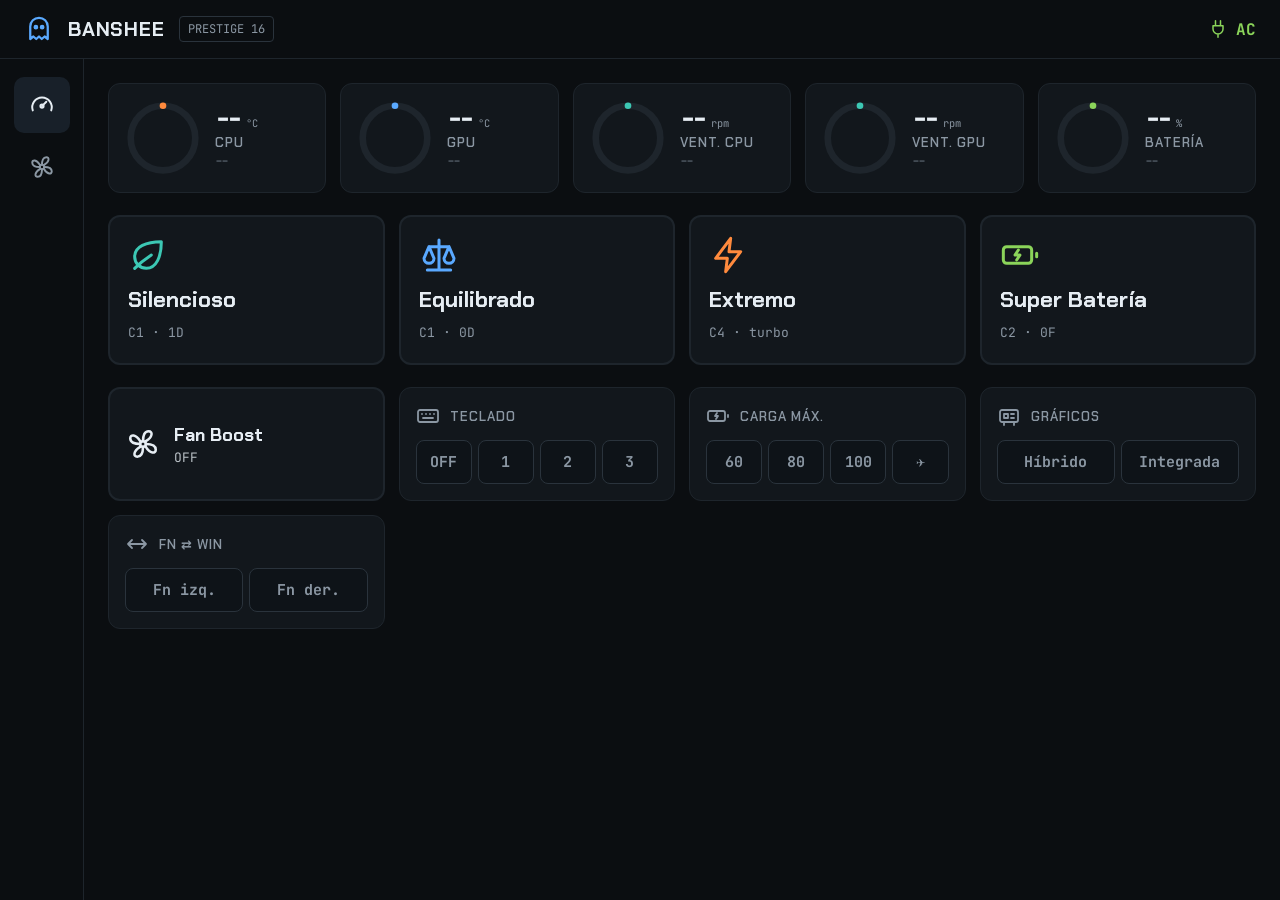
==== ui/index.html @ 6895621a "Banshee: control panel for the MSI Prestige 16 AI Studio B1VFG on Linux Tauri 2 + Rust single binary" ====
<!doctype html>
<html lang="es">
<head>
<meta charset="utf-8">
<meta name="viewport" content="width=device-width, initial-scale=1">
<title>Banshee</title>
<link rel="stylesheet" href="app.css">
</head>
<body>
<div class="app">

  <header class="top">
    <svg class="logo" id="logo" width="30" height="30" viewBox="0 0 24 24" aria-hidden="true"><path d="M5 20V10a7 7 0 0 1 14 0v10l-2.5-2-2.3 2-2.2-2-2.2 2-2.3-2z"/><circle cx="9.5" cy="10.5" r="1"/><circle cx="14.5" cy="10.5" r="1"/></svg>
    <span class="brand">BANSHEE</span>
    <span class="chip" id="fw">PRESTIGE 16</span>
    <span class="grow"></span>
    <span class="power" id="power" aria-live="polite">
      <svg width="20" height="20" viewBox="0 0 24 24" aria-hidden="true"><path d="M9 2v6M15 2v6M6 8h12v4a6 6 0 0 1-12 0zM12 18v4"/></svg>
      <span id="powerLabel">AC</span>
    </span>
  </header>

  <div class="banner" id="banner" hidden>
    <svg width="22" height="22" viewBox="0 0 24 24" aria-hidden="true"><rect x="5" y="11" width="14" height="10" rx="2"/><path d="M8 11V7a4 4 0 0 1 8 0v4"/></svg>
    <span id="bannerText">Solo lectura</span>
    <span class="grow"></span>
    <button type="button" class="btn" id="setupBtn">Activar control</button>
  </div>

  <div class="body">
  <nav class="rail" aria-label="Secciones">
    <button type="button" class="on" data-view="home" aria-label="Inicio"><svg width="26" height="26" viewBox="0 0 24 24" aria-hidden="true"><path d="M12 13l4-4M3.5 17a9 9 0 1 1 17 0"/><circle cx="12" cy="13" r="1.5"/></svg></button>
    <button type="button" data-view="fans" aria-label="Ventiladores"><svg width="26" height="26" viewBox="0 0 24 24" aria-hidden="true"><circle cx="12" cy="12" r="2"/><path d="M12 10c0-4 1-7 4-7s3 4-2 7M14 12c4 0 7 1 7 4s-4 3-7-2M12 14c0 4-1 7-4 7s-3-4 2-7M10 12c-4 0-7-1-7-4s4-3 7 2"/></svg></button>
  </nav>

  <main class="main" id="view-home">
    <section class="gauges" aria-label="Estado">
      <div class="gauge" data-g="cpu"><svg viewBox="0 0 80 80" aria-hidden="true"><circle class="track" cx="40" cy="40" r="34"/><circle class="arc" cx="40" cy="40" r="34" style="stroke:var(--orange)"/></svg>
        <div class="gv"><div><span class="num">--</span><span class="unit">°C</span></div><span class="lbl">CPU</span><span class="sub">--</span></div></div>
      <div class="gauge" data-g="gpu"><svg viewBox="0 0 80 80" aria-hidden="true"><circle class="track" cx="40" cy="40" r="34"/><circle class="arc" cx="40" cy="40" r="34" style="stroke:var(--blue)"/></svg>
        <div class="gv"><div><span class="num">--</span><span class="unit">°C</span></div><span class="lbl">GPU</span><span class="sub">--</span></div></div>
      <div class="gauge" data-g="fcpu"><svg viewBox="0 0 80 80" aria-hidden="true"><circle class="track" cx="40" cy="40" r="34"/><circle class="arc" cx="40" cy="40" r="34" style="stroke:var(--teal)"/></svg>
        <div class="gv"><div><span class="num">--</span><span class="unit">rpm</span></div><span class="lbl">VENT. CPU</span><span class="sub">--</span></div></div>
      <div class="gauge" data-g="fgpu"><svg viewBox="0 0 80 80" aria-hidden="true"><circle class="track" cx="40" cy="40" r="34"/><circle class="arc" cx="40" cy="40" r="34" style="stroke:var(--teal)"/></svg>
        <div class="gv"><div><span class="num">--</span><span class="unit">rpm</span></div><span class="lbl">VENT. GPU</span><span class="sub">--</span></div></div>
      <div class="gauge" data-g="bat"><svg viewBox="0 0 80 80" aria-hidden="true"><circle class="track" cx="40" cy="40" r="34"/><circle class="arc" cx="40" cy="40" r="34" style="stroke:var(--green)"/></svg>
        <div class="gv"><div><span class="num">--</span><span class="unit">%</span></div><span class="lbl">BATERÍA</span><span class="sub">--</span></div></div>
    </section>

    <section class="profiles" id="profiles" aria-label="Perfil">
      <button type="button" class="profile" data-p="silent" style="--c:var(--teal)">
        <svg width="40" height="40" viewBox="0 0 24 24" aria-hidden="true"><path d="M11 20A7 7 0 0 1 4 13c0-6 7-9 16-9 0 9-3 16-9 16zM4 20c4-4 7-6 10-8"/></svg>
        <span class="pname">Silencioso</span><span class="pmeta">C1 · 1D</span></button>
      <button type="button" class="profile" data-p="balanced" style="--c:var(--blue)">
        <svg width="40" height="40" viewBox="0 0 24 24" aria-hidden="true"><path d="M12 3v18M5 21h14M6 7h12M6 7l-3 7a3 3 0 0 0 6 0zM18 7l-3 7a3 3 0 0 0 6 0z"/></svg>
        <span class="pname">Equilibrado</span><span class="pmeta">C1 · 0D</span></button>
      <button type="button" class="profile" data-p="extreme" style="--c:var(--orange)">
        <svg width="40" height="40" viewBox="0 0 24 24" aria-hidden="true"><path d="M13 2L4 14h7l-1 8 9-12h-7z"/></svg>
        <span class="pname">Extremo</span><span class="pmeta">C4 · turbo</span></button>
      <button type="button" class="profile" data-p="superbatt" style="--c:var(--green)">
        <svg width="40" height="40" viewBox="0 0 24 24" aria-hidden="true"><rect x="2" y="7" width="17" height="10" rx="2"/><path d="M22 11v2M11 9l-2 3h3l-2 3"/></svg>
        <span class="pname">Super Batería</span><span class="pmeta">C2 · 0F</span></button>
    </section>

    <section class="controls" aria-label="Controles">
      <button type="button" class="boost" id="boost" aria-pressed="false">
        <svg width="34" height="34" viewBox="0 0 24 24" aria-hidden="true"><circle cx="12" cy="12" r="2"/><path d="M12 10c0-4 1-7 4-7s3 4-2 7M14 12c4 0 7 1 7 4s-4 3-7-2M12 14c0 4-1 7-4 7s-3-4 2-7M10 12c-4 0-7-1-7-4s4-3 7 2"/></svg>
        <span class="bt"><span class="bname">Fan Boost</span><span class="bsub" id="boostSub">OFF</span></span>
      </button>

      <div class="card">
        <div class="ch"><svg width="24" height="24" viewBox="0 0 24 24" aria-hidden="true"><rect x="2" y="6" width="20" height="12" rx="2"/><path d="M6 10h.01M10 10h.01M14 10h.01M18 10h.01M7 14h10"/></svg><span>TECLADO</span></div>
        <div class="seg four" id="kbd">
          <button type="button" data-v="0" aria-label="Apagado">OFF</button><button type="button" data-v="1" aria-label="Nivel 1">1</button><button type="button" data-v="2" aria-label="Nivel 2">2</button><button type="button" data-v="3" aria-label="Nivel 3">3</button>
        </div>
      </div>

      <div class="card">
        <div class="ch"><svg width="24" height="24" viewBox="0 0 24 24" aria-hidden="true"><rect x="2" y="7" width="17" height="10" rx="2"/><path d="M22 11v2M11 9l-2 3h3l-2 3"/></svg><span>CARGA MÁX.</span></div>
        <div class="seg four" id="charge">
          <button type="button" data-v="60" aria-label="Límite 60 %">60</button><button type="button" data-v="80" aria-label="Límite 80 %">80</button><button type="button" data-v="100" aria-label="Límite 100 %">100</button><button type="button" data-v="travel" aria-label="Modo viaje: 100 % durante 7 días">✈</button>
        </div>
      </div>

      <div class="card">
        <div class="ch"><svg width="24" height="24" viewBox="0 0 24 24" aria-hidden="true"><rect x="3" y="6" width="18" height="12" rx="2"/><path d="M7 18v3M17 18v3M7 10h4v4H7zM14 10h3M14 14h3"/></svg><span>GRÁFICOS</span><span class="tag" id="gfxTag" hidden>↻ REINICIAR</span></div>
        <div class="seg two" id="gfx">
          <button type="button" data-v="hybrid">Híbrido</button><button type="button" data-v="igpu">Integrada</button>
        </div>
      </div>

      <div class="card">
        <div class="ch"><svg width="24" height="24" viewBox="0 0 24 24" aria-hidden="true"><path d="M7 16l-4-4 4-4M17 8l4 4-4 4M3 12h18"/></svg><span>FN ⇄ WIN</span></div>
        <div class="seg two" id="fn">
          <button type="button" data-v="left">Fn izq.</button><button type="button" data-v="right">Fn der.</button>
        </div>
      </div>
    </section>
  </main>

  <main class="main fans" id="view-fans" hidden>
    <div class="frow">
      <button type="button" class="switch" id="fSwitch" role="switch" aria-checked="false"><span class="trk"><span class="knob"></span></span><span class="swl">Curva propia</span></button>
      <span class="mchip" id="fMode">AUTO</span>
      <span class="grow"></span>
      <button type="button" class="fbtn" id="fReset"><svg width="18" height="18" viewBox="0 0 24 24" aria-hidden="true"><path d="M3 12a9 9 0 1 0 3-6.7L3 8M3 3v5h5"/></svg>De fábrica</button>
      <button type="button" class="fbtn primary" id="fApply"><svg width="18" height="18" viewBox="0 0 24 24" aria-hidden="true" style="stroke-width:2.4"><path d="M5 12l5 5L20 7"/></svg><span id="fApplyL">Aplicar</span></button>
    </div>
    <div class="intents" id="intents"></div>
    <div class="charts">
      <section class="fcard" data-fan="cpu" aria-label="Curva CPU">
        <div class="fh"><span class="ft" style="color:var(--orange)">CPU</span><span class="grow"></span><span class="fnum">--</span><span class="frpm">--</span></div>
        <svg class="plot" viewBox="0 0 560 300" role="img" aria-label="Curva del ventilador CPU"><g></g></svg>
      </section>
      <section class="fcard" data-fan="gpu" aria-label="Curva GPU">
        <div class="fh"><span class="ft" style="color:var(--blue)">GPU</span><span class="grow"></span><span class="fnum">--</span><span class="frpm">--</span></div>
        <svg class="plot" viewBox="0 0 560 300" role="img" aria-label="Curva del ventilador GPU"><g></g></svg>
      </section>
    </div>
    <div class="assign" id="assign">
      <svg width="22" height="22" viewBox="0 0 24 24" aria-hidden="true" style="color:var(--muted)"><path d="M4 7h10M18 7h2M4 17h4M12 17h8"/><circle cx="16" cy="7" r="2"/><circle cx="10" cy="17" r="2"/></svg>
    </div>
  </main>
  </div>

  <div class="toast" id="toast" role="status" hidden></div>
</div>
<script src="app.js"></script>
<script src="fans.js"></script>
</body>
</html>
---- ui/app.css ----
@font-face { font-family: "Chakra Petch"; font-weight: 500; src: url(fonts/chakra-500.woff2) format("woff2"); }
@font-face { font-family: "Chakra Petch"; font-weight: 600; src: url(fonts/chakra-600.woff2) format("woff2"); }
@font-face { font-family: "Chakra Petch"; font-weight: 700; src: url(fonts/chakra-700.woff2) format("woff2"); }
@font-face { font-family: "JetBrains Mono"; font-weight: 100 800; src: url(fonts/jetbrains-mono.woff2) format("woff2"); }

:root {
  --bg: #0B0E11;
  --panel: #12171C;
  --panel2: #0E1318;
  --line: #1E252C;
  --line2: #2A333C;
  --text: #E6EDF3;
  --muted: #8B97A3;
  --dim: #6F7B87;
  --teal: #3CC8B4;
  --blue: #5AA9FF;
  --orange: #FF8A3D;
  --green: #8BD45A;
  --red: #FF7A7A;
  --accent: var(--blue);
  --mono: "JetBrains Mono", ui-monospace, monospace;
}

* { box-sizing: border-box; -webkit-user-select: none; user-select: none; -webkit-user-drag: none; }
body { cursor: default; }
html, body { margin: 0; height: 100%; background: var(--bg); color: var(--text); }
body { font-family: "Chakra Petch", system-ui, sans-serif; -webkit-font-smoothing: antialiased; user-select: none; }
button { font: inherit; color: inherit; cursor: pointer; }
button:disabled { cursor: not-allowed; opacity: 0.45; }
button:focus-visible { outline: 2px solid var(--accent); outline-offset: 2px; }
svg { fill: none; stroke: currentColor; stroke-width: 1.8; stroke-linecap: round; stroke-linejoin: round; }

.app { min-height: 100%; display: flex; flex-direction: column; }
.grow { flex: 1; }

.top { display: flex; align-items: center; gap: 14px; padding: 14px 24px; border-bottom: 1px solid var(--line); }
.logo { stroke: var(--accent); transition: stroke .3s; }
.brand { font-weight: 700; font-size: 20px; letter-spacing: .04em; }
.chip { font-family: var(--mono); font-size: 12px; color: var(--muted); border: 1px solid var(--line2); padding: 4px 8px; border-radius: 4px; }
.power { display: flex; align-items: center; gap: 8px; font-family: var(--mono); font-weight: 700; color: var(--green); }
.power.bat { color: var(--muted); }

.banner { display: flex; align-items: center; gap: 12px; margin: 16px 24px 0; padding: 12px 16px; border-radius: 10px; border: 1px solid #4A3A1E; background: #1A150D; color: #FFC36B; font-weight: 600; }
.banner.err { border-color: #5A2A2A; background: #1C1213; color: var(--red); }
.btn { height: 40px; padding: 0 18px; border-radius: 8px; border: 1px solid currentColor; background: transparent; font-weight: 700; }

.body { flex: 1; display: flex; min-height: 0; }
.rail { flex: 0 0 84px; display: flex; flex-direction: column; align-items: center; gap: 6px; padding: 18px 0; border-right: 1px solid var(--line); }
.rail button { width: 56px; height: 56px; display: flex; align-items: center; justify-content: center; border-radius: 10px; border: 0; background: transparent; color: var(--muted); }
.rail button.on { background: #182029; color: var(--text); }
.rail button:hover:not(.on) { color: var(--text); }
.main { flex: 1; min-width: 0; padding: 24px; display: flex; flex-direction: column; gap: 22px; }

.gauges { display: grid; grid-template-columns: repeat(auto-fit, minmax(190px, 1fr)); gap: 14px; }
.gauge { background: var(--panel); border: 1px solid var(--line); border-radius: 12px; padding: 16px; display: flex; align-items: center; gap: 14px; }
.gauge > svg { width: 76px; height: 76px; flex: 0 0 76px; }
.gauge .track { stroke: var(--line); stroke-width: 7; }
.gauge .arc { stroke-width: 7; stroke-dasharray: 0 213.6; transform: rotate(-90deg); transform-origin: 40px 40px; transition: stroke-dasharray .6s ease; }
[hidden] { display: none !important; }
.gv { flex: 1; display: flex; flex-direction: column; gap: 2px; min-width: 0; container-type: inline-size; }
.gv > div:first-child { white-space: nowrap; }
.gv .num { font-family: var(--mono); font-weight: 800; font-size: min(38px, 25cqi); line-height: 1; }
.gv .unit { font-family: var(--mono); font-size: min(16px, 11cqi); color: var(--muted); margin-left: 3px; }
.gv .lbl { font-size: 13px; font-weight: 600; letter-spacing: .08em; color: var(--muted); }
.gv .sub { font-family: var(--mono); font-size: 12px; color: var(--dim); white-space: nowrap; overflow: hidden; text-overflow: ellipsis; }
.gauge.sleep .num { color: var(--dim); }

.profiles { display: grid; grid-template-columns: repeat(auto-fit, minmax(200px, 1fr)); gap: 14px; }
.profile { display: flex; flex-direction: column; align-items: flex-start; gap: 10px; padding: 18px; min-height: 150px; border-radius: 12px; text-align: left; border: 2px solid var(--line); background: var(--panel); transition: border-color .2s, background .2s; }
.profile svg { color: var(--c); }
.profile .pname { font-size: 22px; font-weight: 700; }
.profile .pmeta { font-family: var(--mono); font-size: 13px; color: var(--muted); }
.profile:hover:not(:disabled) { border-color: var(--line2); }
.profile.on { border-color: var(--c); background: linear-gradient(180deg, color-mix(in srgb, var(--c) 15%, transparent), var(--panel) 70%); }

.controls { display: grid; grid-template-columns: repeat(auto-fit, minmax(220px, 1fr)); gap: 14px; }
.card { background: var(--panel); border: 1px solid var(--line); border-radius: 12px; padding: 16px; display: flex; flex-direction: column; gap: 12px; }
.ch { display: flex; align-items: center; gap: 10px; color: var(--muted); font-size: 13px; font-weight: 600; letter-spacing: .08em; }
.tag { margin-left: auto; font-family: var(--mono); font-size: 11px; color: #FFC36B; border: 1px solid #4A3A1E; padding: 2px 6px; border-radius: 4px; }
.seg { display: grid; gap: 6px; }
.seg.four { grid-template-columns: repeat(4, minmax(0, 1fr)); }
.seg.two { grid-template-columns: repeat(2, minmax(0, 1fr)); }
.seg button { height: 44px; border-radius: 8px; font-family: var(--mono); font-weight: 700; font-size: 15px; border: 1px solid var(--line2); background: var(--panel2); color: var(--muted); }
.seg button.on { border-color: var(--accent); background: color-mix(in srgb, var(--accent) 14%, transparent); color: var(--text); }
.seg button.pending { border-style: dashed; border-color: #FFC36B; color: var(--text); }

.boost { display: flex; align-items: center; gap: 14px; padding: 16px; min-height: 96px; border-radius: 12px; text-align: left; border: 2px solid var(--line); background: var(--panel); }
.boost .bt { display: flex; flex-direction: column; gap: 2px; }
.boost .bname { font-size: 18px; font-weight: 700; }
.boost .bsub { font-family: var(--mono); font-size: 13px; opacity: .8; }
.boost.on { border-color: var(--orange); background: var(--orange); color: #14100B; }

.toast { position: fixed; right: 20px; bottom: 20px; max-width: 420px; padding: 12px 16px; border-radius: 10px; background: #1C1213; border: 1px solid #5A2A2A; color: var(--red); font-family: var(--mono); font-size: 13px; }

/* ---------- fan curve ---------- */
.fans { gap: 16px; padding: 20px 24px; }
.frow { display: flex; align-items: center; gap: 16px; flex-wrap: wrap; }
.switch { display: flex; align-items: center; gap: 12px; border: 0; background: none; padding: 0; }
.switch .trk { position: relative; width: 52px; height: 30px; border-radius: 15px; background: var(--line2); transition: background .15s; }
.switch .knob { position: absolute; top: 3px; left: 3px; width: 24px; height: 24px; border-radius: 50%; background: #fff; transition: left .15s; }
.switch[aria-checked="true"] .trk { background: var(--accent); }
.switch[aria-checked="true"] .knob { left: 25px; }
.switch .swl { font-size: 20px; font-weight: 700; }
.mchip { font-family: var(--mono); font-size: 13px; font-weight: 700; padding: 5px 10px; border-radius: 6px; border: 1px solid var(--line2); color: var(--muted); }
.mchip.on { border-color: var(--accent); color: var(--accent); }
.fbtn { height: 42px; padding: 0 16px; border-radius: 10px; border: 1px solid var(--line2); background: var(--panel); display: flex; align-items: center; gap: 8px; font-weight: 700; color: var(--muted); }
.fbtn.primary { border: 2px solid var(--accent); background: var(--accent); color: #0B0E11; padding: 0 20px; }
.fbtn.primary.done { background: transparent; color: var(--accent); }
.intents { display: grid; grid-template-columns: repeat(4, minmax(0, 1fr)); gap: 12px; }
.intent { display: flex; align-items: center; gap: 12px; height: 58px; padding: 0 14px; border-radius: 10px; border: 1px solid var(--line); background: var(--panel); font-size: 17px; font-weight: 700; }
.intent svg { flex: 0 0 52px; color: var(--muted); stroke-width: 2.2; }
.intent.on { border: 2px solid var(--accent); background: color-mix(in srgb, var(--accent) 10%, transparent); color: var(--accent); }
.intent.on svg { color: var(--accent); }
.charts { display: grid; grid-template-columns: repeat(auto-fit, minmax(420px, 1fr)); gap: 16px; }
.fcard { background: var(--panel); border: 1px solid var(--line); border-radius: 12px; padding: 14px 14px 6px; display: flex; flex-direction: column; gap: 4px; }
.fh { display: flex; align-items: baseline; gap: 12px; padding: 0 4px; }
.ft { font-size: 18px; font-weight: 700; }
.fnum { font-family: var(--mono); font-weight: 800; font-size: 22px; }
.frpm { font-family: var(--mono); font-size: 14px; color: var(--muted); }
.plot { width: 100%; height: auto; touch-action: none; stroke-width: 1; transition: opacity .2s; }
.plot.off { opacity: .4; }
.plot text { stroke: none; font-family: var(--mono); }
.plot .node { cursor: ns-resize; }
.fans.ro .plot .node { cursor: default; }
.assign { display: flex; align-items: center; gap: 10px; flex-wrap: wrap; }
.apill { display: flex; align-items: center; gap: 8px; height: 40px; padding: 0 14px; border-radius: 20px; border: 1px solid var(--line2); background: var(--panel); font-weight: 700; }
.apill .dot { width: 10px; height: 10px; border-radius: 50%; background: var(--c); }
.apill .av { font-family: var(--mono); font-size: 13px; color: var(--muted); }
.apill.on { border-color: var(--c); }
.apill.on .av { color: var(--c); }
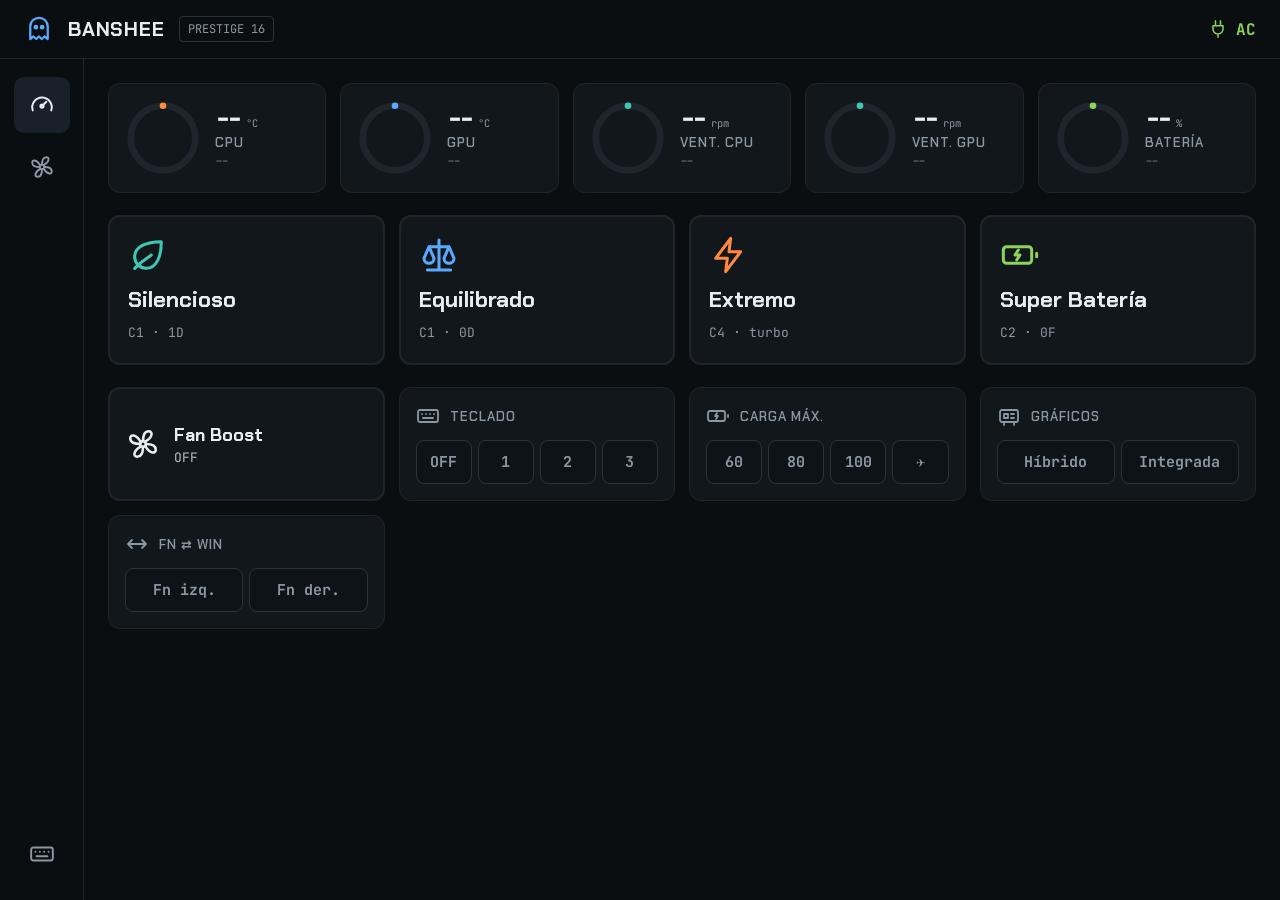
==== commit 0b4b610e: "Shortcuts: GNOME global keybindings, scenario key F7, in-app keys and help screen Co-Authored-By: Cl" ====
--- a/ui/index.html
+++ b/ui/index.html
@@ -30,7 +30,9 @@
   <div class="body">
   <nav class="rail" aria-label="Secciones">
     <button type="button" class="on" data-view="home" aria-label="Inicio"><svg width="26" height="26" viewBox="0 0 24 24" aria-hidden="true"><path d="M12 13l4-4M3.5 17a9 9 0 1 1 17 0"/><circle cx="12" cy="13" r="1.5"/></svg></button>
-    <button type="button" data-view="fans" aria-label="Ventiladores"><svg width="26" height="26" viewBox="0 0 24 24" aria-hidden="true"><circle cx="12" cy="12" r="2"/><path d="M12 10c0-4 1-7 4-7s3 4-2 7M14 12c4 0 7 1 7 4s-4 3-7-2M12 14c0 4-1 7-4 7s-3-4 2-7M10 12c-4 0-7-1-7-4s4-3 7 2"/></svg></button>
+    <button type="button" data-view="fans" aria-label="Ventiladores" title="Ventiladores"><svg width="26" height="26" viewBox="0 0 24 24" aria-hidden="true"><circle cx="12" cy="12" r="2"/><path d="M12 10c0-4 1-7 4-7s3 4-2 7M14 12c4 0 7 1 7 4s-4 3-7-2M12 14c0 4-1 7-4 7s-3-4 2-7M10 12c-4 0-7-1-7-4s4-3 7 2"/></svg></button>
+    <span class="grow"></span>
+    <button type="button" data-view="keys" aria-label="Atajos" title="Atajos (?)"><svg width="26" height="26" viewBox="0 0 24 24" aria-hidden="true"><rect x="2" y="6" width="20" height="12" rx="2"/><path d="M6 10h.01M10 10h.01M14 10h.01M18 10h.01M7 14h10"/></svg></button>
   </nav>
 
   <main class="main" id="view-home">
@@ -121,11 +123,39 @@
       <svg width="22" height="22" viewBox="0 0 24 24" aria-hidden="true" style="color:var(--muted)"><path d="M4 7h10M18 7h2M4 17h4M12 17h8"/><circle cx="16" cy="7" r="2"/><circle cx="10" cy="17" r="2"/></svg>
     </div>
   </main>
+
+  <main class="main keys" id="view-keys" hidden>
+    <div class="frow">
+      <svg width="30" height="30" viewBox="0 0 24 24" aria-hidden="true" style="color:var(--muted)"><rect x="2" y="6" width="20" height="12" rx="2"/><path d="M6 10h.01M10 10h.01M14 10h.01M18 10h.01M7 14h10"/></svg>
+      <span class="ktitle">Atajos</span>
+      <span class="chip">FUNCIONAN EN TODO EL SISTEMA</span>
+      <span class="grow"></span>
+      <button type="button" class="fbtn" id="kGnome"><svg width="18" height="18" viewBox="0 0 24 24" aria-hidden="true"><path d="M14 4h6v6M20 4l-9 9M18 14v5a1 1 0 0 1-1 1H5a1 1 0 0 1-1-1V7a1 1 0 0 1 1-1h5"/></svg>Ajustes de GNOME</button>
+    </div>
+    <section class="scen" aria-label="Tecla de escenario">
+      <span class="kcap big">F7</span>
+      <span class="scol"><span class="sname">Siguiente perfil</span><span class="ssub">TECLA DE ESCENARIO MSI · EXPERIMENTAL</span></span>
+      <span class="grow"></span>
+      <button type="button" class="switch amber" id="kScen" role="switch" aria-checked="false" aria-label="Usar la tecla de escenario F7"><span class="trk"><span class="knob"></span></span></button>
+    </section>
+    <section class="krows" id="krows" aria-label="Atajos globales"></section>
+    <section class="klocal" aria-label="Dentro de Banshee">
+      <span class="klabel">CON LA VENTANA ABIERTA</span>
+      <div class="kl">
+        <span><span class="kcap">1–4</span>perfiles</span>
+        <span><span class="kcap">B</span>Fan Boost</span>
+        <span><span class="kcap">Tab</span>Inicio / Ventiladores / Atajos</span>
+        <span><span class="kcap">?</span>esta ayuda</span>
+        <span><span class="kcap">Esc</span>cerrar panel</span>
+      </div>
+    </section>
+  </main>
   </div>
 
   <div class="toast" id="toast" role="status" hidden></div>
 </div>
 <script src="app.js"></script>
 <script src="fans.js"></script>
+<script src="keys.js"></script>
 </body>
 </html>
--- a/ui/app.css
+++ b/ui/app.css
@@ -128,3 +128,30 @@
 .apill .av { font-family: var(--mono); font-size: 13px; color: var(--muted); }
 .apill.on { border-color: var(--c); }
 .apill.on .av { color: var(--c); }
+
+/* ---------- shortcuts ---------- */
+.keys { gap: 18px; padding: 22px 24px; }
+.ktitle { font-size: 24px; font-weight: 700; }
+.kcap { font-family: var(--mono); font-size: 13px; font-weight: 700; padding: 4px 8px; border-radius: 6px; border: 1px solid var(--line2); border-bottom-width: 3px; background: var(--panel2); }
+.kcap.big { font-size: 16px; font-weight: 800; padding: 6px 12px; border-radius: 8px; border-color: #4A3A1E; background: #1A150D; color: #FFC36B; }
+.scen { display: flex; align-items: center; gap: 16px; padding: 16px 18px; border-radius: 12px; border: 1px solid #4A3A1E; background: #15120C; }
+.scol { display: flex; flex-direction: column; gap: 2px; }
+.sname { font-size: 18px; font-weight: 700; }
+.ssub { font-family: var(--mono); font-size: 12px; color: #FFC36B; }
+.switch.amber[aria-checked="true"] .trk { background: #FFC36B; }
+.krows { display: grid; grid-template-columns: repeat(auto-fit, minmax(330px, 1fr)); gap: 12px; }
+.krow { display: flex; align-items: center; gap: 14px; padding: 12px 12px 12px 16px; min-height: 64px; border-radius: 12px; background: var(--panel); border: 1px solid var(--line); }
+.krow.cap { border-color: var(--blue); }
+.krow .ico { display: flex; color: var(--c); }
+.krow .kname { flex: 1; min-width: 0; font-size: 17px; font-weight: 700; }
+.kbtn { display: flex; align-items: center; gap: 5px; min-height: 40px; padding: 0 10px; border-radius: 8px; border: 1px solid transparent; background: transparent; }
+.kbtn:hover:not(:disabled) { border-color: var(--line2); }
+.krow.cap .kbtn { border: 1px dashed var(--blue); background: color-mix(in srgb, var(--blue) 8%, transparent); }
+.kbtn .wait { font-family: var(--mono); font-size: 13px; font-weight: 700; color: var(--blue); }
+.kbtn .none { font-family: var(--mono); font-size: 13px; color: var(--dim); }
+.kx { width: 34px; height: 34px; border-radius: 8px; border: 0; background: transparent; color: var(--dim); display: flex; align-items: center; justify-content: center; }
+.kx:hover:not(:disabled) { color: var(--text); }
+.klocal { display: flex; flex-direction: column; gap: 10px; padding-top: 6px; }
+.klabel { font-size: 13px; font-weight: 600; letter-spacing: .08em; color: var(--muted); }
+.kl { display: flex; gap: 22px; flex-wrap: wrap; color: var(--muted); }
+.kl > span { display: flex; align-items: center; gap: 8px; }
